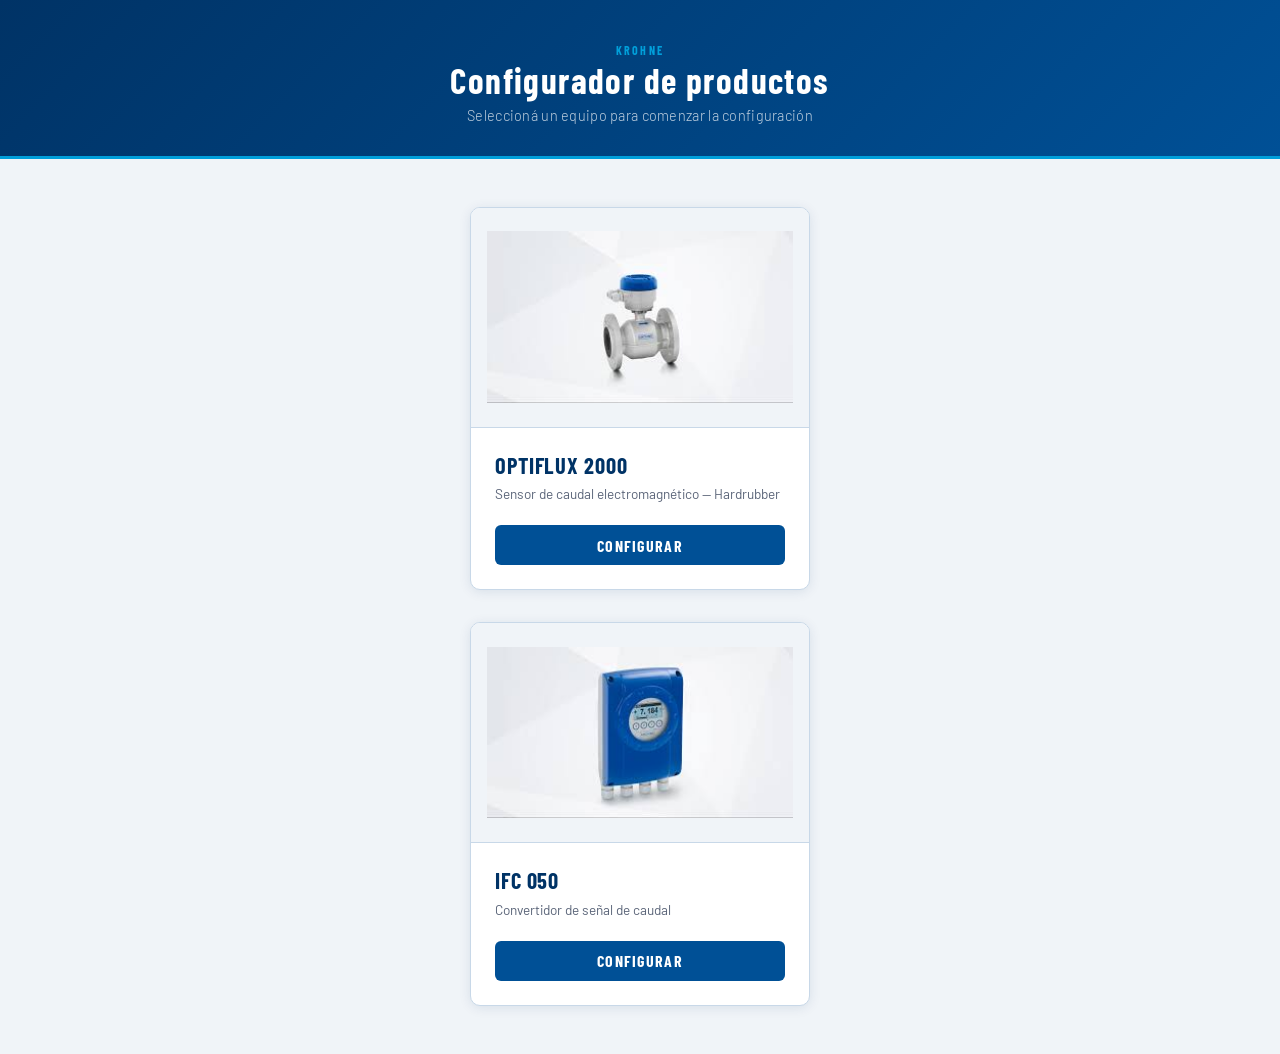
==== index.html @ e2239e2e "Primer commit: subiendo mi proyecto" ====
<!DOCTYPE html>
<html lang="es">
<head>
  <meta charset="UTF-8" />
  <meta name="viewport" content="width=device-width, initial-scale=1.0"/>
  <title>KROHNE — Configurador de productos</title>
  <link rel="preconnect" href="https://fonts.googleapis.com">
  <link href="https://fonts.googleapis.com/css2?family=Barlow:wght@300;400;500;600;700&family=Barlow+Condensed:wght@400;600;700&display=swap" rel="stylesheet">
  <link rel="stylesheet" href="style.css" />
</head>
<body>

  <header>
    <div class="header-inner">
      <div class="brand">
        <span class="brand-tag">KROHNE</span>
        <h1>Configurador de productos</h1>
        <p class="subtitle">Seleccioná un equipo para comenzar la configuración</p>
      </div>
    </div>
  </header>

  <main class="home-main">
    <div class="product-grid">

      <!-- Optiflux 2000 -->
      <div class="product-card">
        <div class="product-image-wrap">
          <img src="data/Optiflux 2000.jpg" alt="Optiflux 2000" class="product-image"
               onerror="this.style.display='none'; this.nextElementSibling.style.display='flex'">
          <div class="product-image-placeholder" style="display:none">
            <span>OPTIFLUX 2000</span>
          </div>
        </div>
        <div class="product-info">
          <div class="product-name">OPTIFLUX 2000</div>
          <div class="product-desc">Sensor de caudal electromagnético — Hardrubber</div>
          <a href="optiflux.html" class="configure-btn">Configurar</a>
        </div>
      </div>

      <!-- IFC 050 -->
      <div class="product-card">
        <div class="product-image-wrap">
          <img src="data/IFC 050.jpg" alt="IFC 050" class="product-image"
               onerror="this.style.display='none'; this.nextElementSibling.style.display='flex'">
          <div class="product-image-placeholder" style="display:none">
            <span>IFC 050</span>
          </div>
        </div>
        <div class="product-info">
          <div class="product-name">IFC 050</div>
          <div class="product-desc">Convertidor de señal de caudal</div>
          <a href="ifc050.html" class="configure-btn">Configurar</a>
        </div>
      </div>

    </div>
  </main>

</body>
</html>
---- style.css ----
/* ── Reset & Base ────────────────────────────────────────── */
*, *::before, *::after { box-sizing: border-box; margin: 0; padding: 0; }

:root {
  --blue-dark:   #003366;
  --blue-mid:    #005096;
  --blue-light:  #009FDA;
  --blue-pale:   #e5f4fb;
  --accent:      #009FDA;
  --text:        #1a1a2e;
  --text-muted:  #5a6478;
  --border:      #c8d8e8;
  --bg:          #f0f4f8;
  --white:       #ffffff;
  --red:         #c0392b;
  --green:       #1a7f3c;
  --radius:      6px;
  --shadow:      0 2px 12px rgba(0,51,102,0.10);
}

body {
  font-family: 'Barlow', sans-serif;
  background: var(--bg);
  color: var(--text);
  min-height: 100vh;
  font-size: 15px;
}

/* ── Header ─────────────────────────────────────────────── */
header {
  background: linear-gradient(135deg, var(--blue-dark) 0%, var(--blue-mid) 100%);
  color: var(--white);
  padding: 2.5rem 2rem 2rem;
  text-align: center;
  border-bottom: 3px solid var(--accent);
}
.brand-tag {
  display: inline-block;
  font-family: 'Barlow Condensed', sans-serif;
  font-size: 0.75rem;
  font-weight: 700;
  letter-spacing: 0.18em;
  text-transform: uppercase;
  color: var(--accent);
  margin-bottom: 0.4rem;
}
header h1 {
  font-family: 'Barlow Condensed', sans-serif;
  font-size: 2.2rem;
  font-weight: 700;
  letter-spacing: 0.04em;
  line-height: 1;
}
header .subtitle {
  margin-top: 0.5rem;
  font-size: 0.9rem;
  font-weight: 300;
  opacity: 0.75;
  letter-spacing: 0.02em;
}

/* ── Layout ──────────────────────────────────────────────── */
.layout {
  display: flex;
  align-items: flex-start;
  gap: 1.5rem;
  max-width: 1400px;
  margin: 1.5rem auto;
  padding: 0 1.5rem 3rem;
}
.main-col {
  flex: 1 1 0;
  min-width: 0;
}
.summary-col {
  width: 300px;
  flex-shrink: 0;
  position: sticky;
  top: 1.5rem;
}

/* ── Section blocks ──────────────────────────────────────── */
.section-block {
  background: transparent;
  border: none;
  border-radius: 0;
  box-shadow: none;
  margin-bottom: 0;
  overflow: visible;
}
.section-title {
  display: none;
}

/* ── Select row ──────────────────────────────────────────── */
.select-row {
  display: flex;
  align-items: center;
  gap: 1rem;
  padding: 0.75rem 1rem;
  background: #f4f6f9;
  border: 1px solid var(--border);
  border-radius: var(--radius);
  box-shadow: var(--shadow);
  margin-bottom: 0.6rem;
}
.select-row label {
  flex: 0 0 220px;
  font-size: 0.88rem;
  font-weight: 700;
  color: #003366;
}
.select-row select {
  flex: 1;
  padding: 0.45rem 0.75rem;
  border: 1px solid var(--border);
  border-radius: var(--radius);
  font-family: 'Barlow', sans-serif;
  font-size: 0.88rem;
  background: var(--white);
  color: var(--text);
  cursor: pointer;
  appearance: none;
  background-image: url("data:image/svg+xml,%3Csvg xmlns='http://www.w3.org/2000/svg' width='12' height='8' viewBox='0 0 12 8'%3E%3Cpath d='M1 1l5 5 5-5' stroke='%23004a8f' stroke-width='1.8' fill='none' stroke-linecap='round'/%3E%3C/svg%3E");
  background-repeat: no-repeat;
  background-position: right 0.75rem center;
  padding-right: 2.2rem;
  transition: border-color 0.15s;
}
.select-row select:focus {
  outline: none;
  border-color: var(--blue-light);
  box-shadow: 0 0 0 3px rgba(0,102,204,0.12);
}
.select-row select:hover { border-color: var(--blue-light); }

/* ── Custom dropdown options styling ─────────────────────── */
/* 
  Native <select> doesn't support multi-column options.
  We render a custom panel on top of a hidden select.
*/
.custom-select-wrapper {
  flex: 1;
  width: 100%;
  position: relative;
}
.custom-select-trigger {
  width: 100%;
  padding: 0.45rem 2.2rem 0.45rem 0.75rem;
  border: 1px solid var(--border);
  border-radius: var(--radius);
  font-family: 'Barlow', sans-serif;
  font-size: 0.88rem;
  background: var(--white);
  color: var(--text);
  box-shadow: 0 1px 3px rgba(0,0,0,0.06);
  cursor: pointer;
  display: flex;
  align-items: center;
  justify-content: space-between;
  gap: 0.5rem;
  transition: border-color 0.15s;
  user-select: none;
  min-height: 36px;
}
.custom-select-trigger:hover,
.custom-select-trigger.open { border-color: var(--blue-light); }
.custom-select-trigger.open {
  box-shadow: 0 0 0 3px rgba(0,102,204,0.12);
  border-bottom-left-radius: 0;
  border-bottom-right-radius: 0;
}
.trigger-text { flex: 1; display: flex; align-items: center; overflow: hidden; min-width: 0; }
.trigger-text.placeholder { color: var(--text-muted); }
.trigger-code {
  font-family: 'Barlow Condensed', sans-serif;
  font-weight: 700;
  color: var(--blue-mid);
  font-size: 0.95rem;
  margin-right: 0.15rem;
  flex-shrink: 0;
}
.trigger-sep {
  color: var(--text-muted);
  margin: 0 0.35rem;
  flex-shrink: 0;
}
.trigger-desc {
  color: var(--text);
  flex: 1;
  white-space: nowrap;
  overflow: hidden;
  text-overflow: ellipsis;
}
.trigger-price {
  margin-left: 0.75rem;
  font-weight: 600;
  color: var(--green);
  white-space: nowrap;
  font-size: 0.83rem;
  flex-shrink: 0;
}
.trigger-price.muted { color: var(--text-muted); font-weight: 400; font-style: italic; }
.trigger-price.negative { color: var(--red); }
.trigger-arrow {
  flex-shrink: 0;
  width: 12px; height: 8px;
  background-image: url("data:image/svg+xml,%3Csvg xmlns='http://www.w3.org/2000/svg' width='12' height='8' viewBox='0 0 12 8'%3E%3Cpath d='M1 1l5 5 5-5' stroke='%23004a8f' stroke-width='1.8' fill='none' stroke-linecap='round'/%3E%3C/svg%3E");
  background-repeat: no-repeat;
  background-position: center;
  transition: transform 0.2s;
}
.custom-select-trigger.open .trigger-arrow { transform: rotate(180deg); }

.custom-dropdown {
  display: none;
  position: absolute;
  top: 100%;
  left: 0;
  min-width: 100%;
  width: max-content;
  max-width: 90vw;
  background: var(--white);
  border: 1px solid var(--blue-light);
  border-top: none;
  border-radius: 0 0 var(--radius) var(--radius);
  box-shadow: 0 8px 24px rgba(0,42,85,0.15);
  z-index: 1000;
  max-height: 400px;
  overflow-y: auto;
}
.custom-dropdown.open { display: block; }

/* Table inside dropdown */
.dropdown-table {
  width: 100%;
  border-collapse: collapse;
  font-size: 0.83rem;
}
.dropdown-table thead th {
  background: var(--blue-pale);
  padding: 0.4rem 0.75rem;
  text-align: left;
  font-family: 'Barlow Condensed', sans-serif;
  font-size: 0.75rem;
  font-weight: 600;
  letter-spacing: 0.08em;
  text-transform: uppercase;
  color: var(--blue-dark);
  border-bottom: 1px solid var(--border);
  position: sticky;
  top: 0;
  z-index: 1;
}
.dropdown-table tbody tr {
  cursor: pointer;
  transition: background 0.1s;
}
.dropdown-table tbody tr:hover { background: var(--blue-pale); }
.dropdown-table tbody tr.selected { background: #ddeeff; }
.dropdown-table td {
  padding: 0.45rem 0.75rem;
  border-bottom: 1px solid #f0f4f9;
  vertical-align: middle;
}
.dropdown-table tbody tr:last-child td { border-bottom: none; }
.col-code {
  width: 60px;
  font-family: 'Barlow Condensed', sans-serif;
  font-weight: 700;
  font-size: 0.9rem;
  color: var(--blue-mid);
  white-space: nowrap;
}
.col-desc { color: var(--text); }
.col-price {
  width: 110px;
  text-align: right;
  white-space: nowrap;
  font-weight: 600;
  color: var(--green);
}
.col-price.muted { color: var(--text-muted); font-weight: 400; font-style: italic; font-size: 0.78rem; }
.col-price.negative { color: var(--red); }

/* ── Summary panel ───────────────────────────────────────── */
.summary-card {
  background: var(--white);
  border: 1px solid var(--border);
  border-radius: var(--radius);
  box-shadow: var(--shadow);
  overflow: visible;
}
.summary-header {
  background: var(--blue-dark);
  padding: 0.75rem 1rem;
  border-radius: var(--radius) var(--radius) 0 0;
}
.summary-label {
  font-family: 'Barlow Condensed', sans-serif;
  font-size: 1.1rem;
  font-weight: 700;
  letter-spacing: 0.15em;
  text-transform: uppercase;
  color: var(--accent);
}
.summary-code-block {
  padding: 1rem;
  background: #f7f9fc;
}
.summary-field-label {
  font-size: 0.72rem;
  font-weight: 600;
  letter-spacing: 0.1em;
  text-transform: uppercase;
  color: var(--text-muted);
  margin-bottom: 0.4rem;
}
.equipment-code {
  font-family: 'Barlow Condensed', sans-serif;
  font-size: 1.35rem;
  font-weight: 700;
  color: var(--blue-dark);
  letter-spacing: 0.08em;
  word-break: break-all;
  min-height: 2rem;
}
.summary-divider {
  height: 1px;
  background: var(--border);
}
.selections-list {
  padding: 0.75rem 1rem;
  display: flex;
  flex-direction: column;
  gap: 0.35rem;
}
.no-selections {
  font-size: 0.82rem;
  color: var(--text-muted);
  font-style: italic;
  text-align: center;
  padding: 0.5rem 0;
}
.selection-item {
  display: grid;
  grid-template-columns: 1fr 36px 90px;
  align-items: baseline;
  gap: 0.3rem 0.5rem;
  font-size: 0.8rem;
  line-height: 1.4;
}
.sel-section {
  color: var(--text-muted);
  font-size: 0.75rem;
  font-weight: 500;
  white-space: nowrap;
  overflow: hidden;
  text-overflow: ellipsis;
}
.sel-code {
  font-family: 'Barlow Condensed', sans-serif;
  font-weight: 700;
  color: var(--blue-mid);
  font-size: 0.9rem;
  white-space: nowrap;
  text-align: center;
}
.sel-price {
  font-weight: 600;
  color: var(--green);
  white-space: nowrap;
  font-size: 0.8rem;
  text-align: right;
}
.sel-price.muted { color: var(--text-muted); font-weight: 400; font-style: italic; }
.sel-price.negative { color: var(--red); }

.summary-total-row {
  padding: 0.9rem 1rem;
  display: flex;
  flex-direction: column;
  gap: 0.25rem;
  background: var(--blue-pale);
}
.total-label {
  font-family: 'Barlow Condensed', sans-serif;
  font-size: 0.72rem;
  font-weight: 700;
  letter-spacing: 0.12em;
  text-transform: uppercase;
  color: var(--blue-dark);
}
.total-price {
  font-family: 'Barlow Condensed', sans-serif;
  font-size: 1.6rem;
  font-weight: 700;
  color: var(--blue-dark);
  line-height: 1;
}
.total-price.sale {
  color: #e8450a;
}
.on-request-note {
  padding: 0.5rem 1rem;
  font-size: 0.75rem;
  color: var(--text-muted);
  font-style: italic;
  background: var(--white);
}

/* ── Utilities ───────────────────────────────────────────── */
.hidden { display: none !important; }

/* ── Responsive: mobile ──────────────────────────────────── */
@media (max-width: 860px) {
  .layout {
    flex-direction: column-reverse;
    padding: 0 0.75rem 2rem;
  }
  .summary-col {
    width: 100%;
    position: static;
  }
  .select-row {
    flex-direction: column;
    align-items: stretch;
    gap: 0.4rem;
  }
  .select-row label {
    flex: none;
    font-size: 0.85rem;
  }
  .custom-select-wrapper { width: 100%; }
  header { padding: 1.5rem 1rem 1.2rem; }
  header h1 { font-size: 1.6rem; }
}

/* ── Download button ─────────────────────────────────────── */
.download-btn {
  display: block;
  width: calc(100% - 2rem);
  margin: 0.75rem 1rem 1rem;
  padding: 0.75rem 1rem;
  background: #e8450a;
  color: #ffffff;
  font-family: 'Barlow Condensed', sans-serif;
  font-size: 1rem;
  font-weight: 700;
  letter-spacing: 0.06em;
  text-transform: uppercase;
  border: none;
  border-radius: var(--radius);
  cursor: pointer;
  transition: background 0.15s, transform 0.1s;
}
.download-btn:hover { background: #c73a08; }
.download-btn:active { transform: scale(0.98); }

/* ── Section header between configurators ────────────────── */
.config-section-header {
  font-family: 'Barlow Condensed', sans-serif;
  font-size: 1rem;
  font-weight: 700;
  letter-spacing: 0.1em;
  text-transform: uppercase;
  color: var(--blue-dark);
  padding: 1rem 0 0.4rem;
  border-bottom: 2px solid var(--blue-light);
  margin-bottom: 0.75rem;
}
/* Rate badge */
.rate-badge {
  font-size: 0.72rem;
  color: var(--text-muted);
  text-align: right;
  padding: 0.3rem 1rem 0;
  font-style: italic;
}

/* ── Home page ───────────────────────────────────────────── */
.home-main {
  display: flex;
  justify-content: center;
  align-items: flex-start;
  min-height: calc(100vh - 160px);
  padding: 3rem 1.5rem;
}
.product-grid {
  display: grid;
  grid-template-columns: repeat(auto-fit, minmax(280px, 340px));
  gap: 2rem;
  justify-content: center;
}
.product-card {
  background: var(--white);
  border: 1px solid var(--border);
  border-radius: 10px;
  box-shadow: var(--shadow);
  overflow: hidden;
  display: flex;
  flex-direction: column;
  transition: box-shadow 0.2s, transform 0.2s;
}
.product-card:hover {
  box-shadow: 0 8px 32px rgba(0,51,102,0.18);
  transform: translateY(-3px);
}
.product-image-wrap {
  width: 100%;
  height: 220px;
  background: #f0f4f8;
  display: flex;
  align-items: center;
  justify-content: center;
  overflow: hidden;
  border-bottom: 1px solid var(--border);
}
.product-image {
  width: 100%;
  height: 100%;
  object-fit: contain;
  padding: 1rem;
}
.product-image-placeholder {
  width: 100%;
  height: 100%;
  display: flex;
  align-items: center;
  justify-content: center;
  font-family: 'Barlow Condensed', sans-serif;
  font-size: 1.4rem;
  font-weight: 700;
  color: var(--blue-mid);
  letter-spacing: 0.06em;
  background: var(--blue-pale);
}
.product-info {
  padding: 1.5rem;
  display: flex;
  flex-direction: column;
  gap: 0.4rem;
  flex: 1;
}
.product-name {
  font-family: 'Barlow Condensed', sans-serif;
  font-size: 1.4rem;
  font-weight: 700;
  color: var(--blue-dark);
  letter-spacing: 0.04em;
}
.product-desc {
  font-size: 0.85rem;
  color: var(--text-muted);
  line-height: 1.4;
  flex: 1;
}
.configure-btn {
  display: inline-block;
  margin-top: 1rem;
  padding: 0.65rem 1.5rem;
  background: var(--blue-mid);
  color: var(--white);
  font-family: 'Barlow Condensed', sans-serif;
  font-size: 1rem;
  font-weight: 700;
  letter-spacing: 0.08em;
  text-transform: uppercase;
  text-decoration: none;
  border-radius: var(--radius);
  text-align: center;
  transition: background 0.15s;
}
.configure-btn:hover { background: var(--blue-dark); }

@media (max-width: 600px) {
  .product-grid { grid-template-columns: 1fr; }
}

/* ── Back button in header ───────────────────────────────── */
.header-inner {
  position: relative;
}
.back-btn {
  position: absolute;
  left: 0;
  top: 50%;
  transform: translateY(-50%);
  color: rgba(255,255,255,0.75);
  font-family: 'Barlow', sans-serif;
  font-size: 0.88rem;
  font-weight: 500;
  text-decoration: none;
  padding: 0.35rem 0.75rem;
  border: 1px solid rgba(255,255,255,0.3);
  border-radius: var(--radius);
  transition: background 0.15s, color 0.15s;
}
.back-btn:hover {
  background: rgba(255,255,255,0.15);
  color: var(--white);
}
@media (max-width: 600px) {
  .back-btn { position: static; transform: none; display: inline-block; margin-bottom: 0.75rem; }
}
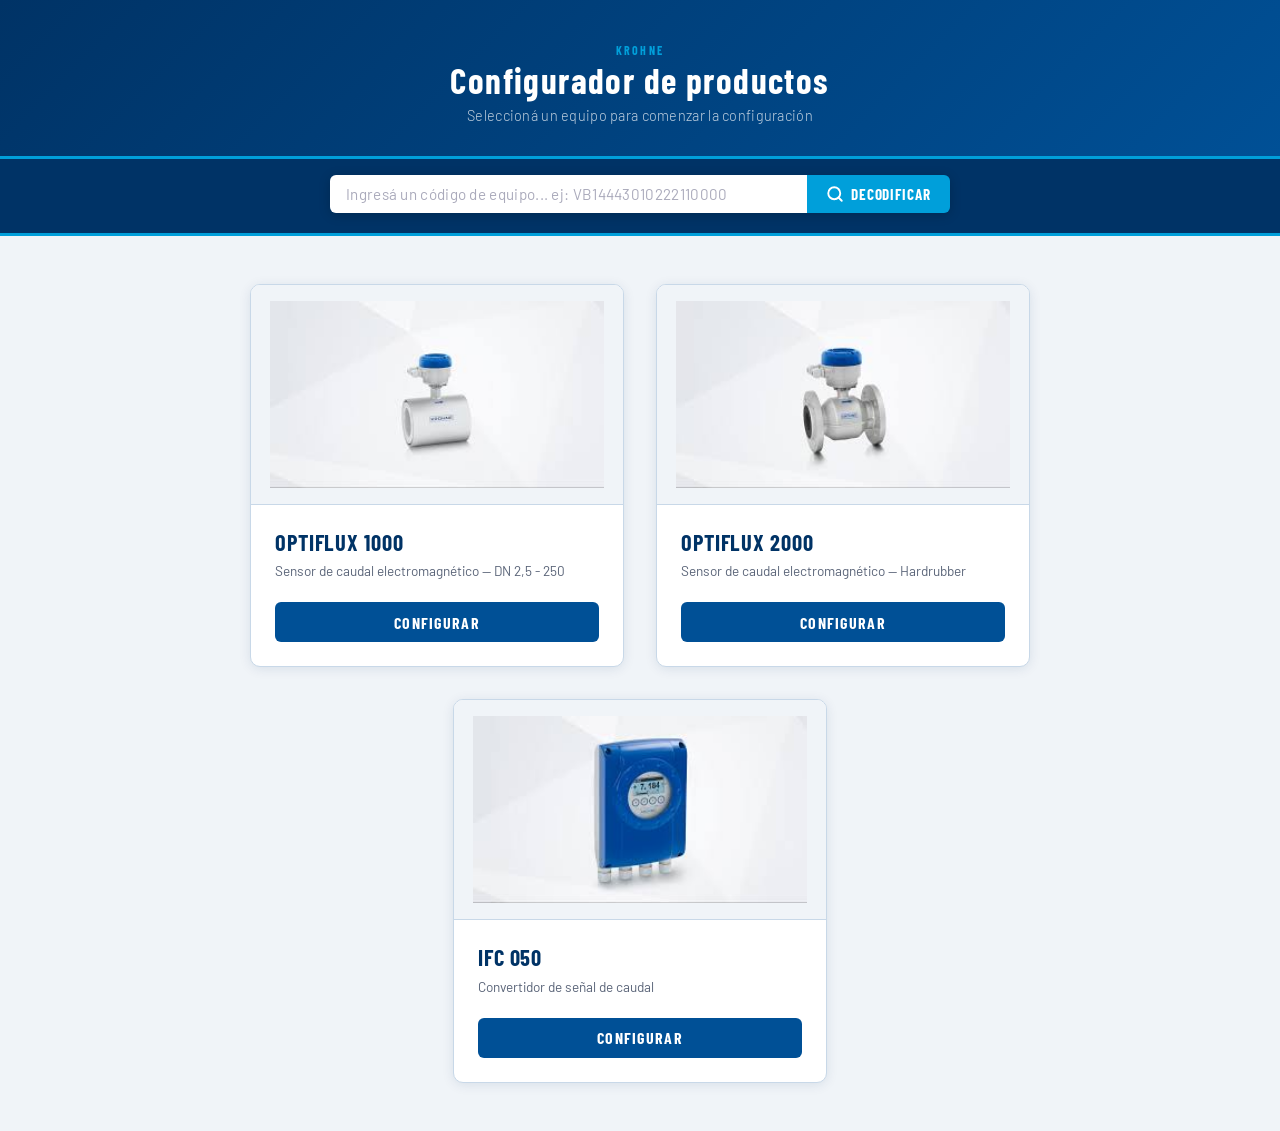
==== commit fa8edaed: "Se agrega Optiflux 1000, buscador y los campos "Costo Extra" y "Descuento"" ====
--- a/index.html
+++ b/index.html
@@ -20,8 +20,39 @@
     </div>
   </header>
 
+
+  <div class="search-bar-wrap">
+    <div class="search-bar">
+      <input type="text" id="code-search" class="search-input" 
+             placeholder="Ingresá un código de equipo... ej: VB14443010222110000"
+             maxlength="30">
+      <button class="search-btn" onclick="decodeEquipmentCode()">
+        <svg width="18" height="18" viewBox="0 0 24 24" fill="none" stroke="currentColor" stroke-width="2.5" stroke-linecap="round" stroke-linejoin="round"><circle cx="11" cy="11" r="8"/><line x1="21" y1="21" x2="16.65" y2="16.65"/></svg>
+        Decodificar
+      </button>
+    </div>
+    <p id="search-error" class="search-error hidden">Código no reconocido. Verificá el prefijo del equipo.</p>
+  </div>
   <main class="home-main">
     <div class="product-grid">
+      <!-- Fila 1: sensores -->
+      <div class="product-row">
+
+      <!-- Optiflux 1000 -->
+      <div class="product-card">
+        <div class="product-image-wrap">
+          <img src="data/Optiflux 1000.jpg" alt="Optiflux 1000" class="product-image"
+               onerror="this.style.display='none'; this.nextElementSibling.style.display='flex'">
+          <div class="product-image-placeholder" style="display:none">
+            <span>OPTIFLUX 1000</span>
+          </div>
+        </div>
+        <div class="product-info">
+          <div class="product-name">OPTIFLUX 1000</div>
+          <div class="product-desc">Sensor de caudal electromagnético — DN 2,5 - 250</div>
+          <a href="optiflux1000.html" class="configure-btn">Configurar</a>
+        </div>
+      </div>
 
       <!-- Optiflux 2000 -->
       <div class="product-card">
@@ -35,10 +66,13 @@
         <div class="product-info">
           <div class="product-name">OPTIFLUX 2000</div>
           <div class="product-desc">Sensor de caudal electromagnético — Hardrubber</div>
-          <a href="optiflux.html" class="configure-btn">Configurar</a>
+          <a href="optiflux2000.html" class="configure-btn">Configurar</a>
         </div>
       </div>
 
+      </div><!-- end product-row -->
+      <!-- Fila 2: electrónica -->
+      <div class="product-row product-row--center">
       <!-- IFC 050 -->
       <div class="product-card">
         <div class="product-image-wrap">
@@ -58,5 +92,31 @@
     </div>
   </main>
 
+
+  <script>
+    const PRODUCT_MAP = {
+      'VB144': { url: 'optiflux2000.html', json: 'data/optiflux_2000_hardrubber_full.json' },
+      'VB154': { url: 'optiflux2000.html', json: 'data/optiflux_2000_hardrubber_full.json' },
+      'VB164': { url: 'optiflux2000.html', json: 'data/optiflux_2000_hardrubber_full.json' },
+      'VB174': { url: 'optiflux1000.html', json: 'data/optiflux_1000.json' },
+      'VN344': { url: 'ifc050.html', json: 'data/ifc_050.json' },
+    };
+
+    document.getElementById('code-search').addEventListener('keydown', function(e) {
+      if (e.key === 'Enter') decodeEquipmentCode();
+    });
+
+    function decodeEquipmentCode() {
+      const raw = document.getElementById('code-search').value.trim().toUpperCase();
+      const errEl = document.getElementById('search-error');
+      if (raw.length < 5) { errEl.classList.remove('hidden'); return; }
+      const prefix = raw.slice(0, 5);
+      const product = PRODUCT_MAP[prefix];
+      if (!product) { errEl.classList.remove('hidden'); return; }
+      errEl.classList.add('hidden');
+      // Navigate passing the full code as URL param
+      window.location.href = `${product.url}?decode=${encodeURIComponent(raw)}`;
+    }
+  </script>
 </body>
 </html>
--- a/style.css
+++ b/style.css
@@ -487,10 +487,23 @@
   padding: 3rem 1.5rem;
 }
 .product-grid {
+  display: flex;
+  flex-direction: column;
+  gap: 2rem;
+  width: 100%;
+  max-width: 780px;
+}
+.product-row {
   display: grid;
-  grid-template-columns: repeat(auto-fit, minmax(280px, 340px));
+  grid-template-columns: 1fr 1fr;
   gap: 2rem;
+}
+.product-row--center {
+  display: flex;
   justify-content: center;
+}
+.product-row--center .product-card {
+  width: calc(50% - 1rem);
 }
 .product-card {
   background: var(--white);
@@ -574,7 +587,8 @@
 .configure-btn:hover { background: var(--blue-dark); }
 
 @media (max-width: 600px) {
-  .product-grid { grid-template-columns: 1fr; }
+  .product-row { grid-template-columns: 1fr; }
+  .product-row--center .product-card { width: 100%; }
 }
 
 /* ── Back button in header ───────────────────────────────── */
@@ -602,4 +616,118 @@
 }
 @media (max-width: 600px) {
   .back-btn { position: static; transform: none; display: inline-block; margin-bottom: 0.75rem; }
+}
+
+/* ── Summary input fields ────────────────────────────────── */
+.summary-input-row {
+  display: flex;
+  align-items: center;
+  justify-content: space-between;
+  padding: 0.65rem 1rem;
+  background: var(--white);
+  gap: 0.5rem;
+}
+.input-label {
+  font-family: 'Barlow Condensed', sans-serif;
+  font-size: 0.75rem;
+  font-weight: 700;
+  letter-spacing: 0.1em;
+  text-transform: uppercase;
+  color: var(--blue-dark);
+  white-space: nowrap;
+}
+.input-wrap {
+  display: flex;
+  align-items: center;
+  border: 1px solid var(--border);
+  border-radius: var(--radius);
+  overflow: hidden;
+  background: #f7f9fc;
+}
+.input-prefix, .input-suffix {
+  padding: 0.35rem 0.5rem;
+  font-size: 0.8rem;
+  font-weight: 600;
+  color: var(--text-muted);
+  background: var(--blue-pale);
+  white-space: nowrap;
+  border-right: 1px solid var(--border);
+}
+.input-suffix {
+  border-right: none;
+  border-left: 1px solid var(--border);
+}
+.summary-input {
+  width: 90px;
+  padding: 0.35rem 0.5rem;
+  border: none;
+  background: transparent;
+  font-family: 'Barlow', sans-serif;
+  font-size: 0.9rem;
+  font-weight: 600;
+  color: var(--text);
+  text-align: right;
+  outline: none;
+}
+.summary-input::-webkit-inner-spin-button,
+.summary-input::-webkit-outer-spin-button { opacity: 1; }
+
+/* ── Search / decode bar ─────────────────────────────────── */
+.search-bar-wrap {
+  background: var(--blue-dark);
+  padding: 1rem 2rem 1.2rem;
+  display: flex;
+  flex-direction: column;
+  align-items: center;
+  gap: 0.5rem;
+  border-bottom: 3px solid var(--accent);
+}
+.search-bar {
+  display: flex;
+  align-items: center;
+  gap: 0;
+  width: 100%;
+  max-width: 620px;
+  box-shadow: 0 2px 12px rgba(0,0,0,0.2);
+  border-radius: var(--radius);
+  overflow: hidden;
+}
+.search-input {
+  flex: 1;
+  padding: 0.65rem 1rem;
+  border: none;
+  font-family: 'Barlow', sans-serif;
+  font-size: 0.95rem;
+  color: var(--text);
+  background: var(--white);
+  outline: none;
+  letter-spacing: 0.02em;
+}
+.search-input::placeholder { color: #aab; }
+.search-btn {
+  display: flex;
+  align-items: center;
+  gap: 0.4rem;
+  padding: 0.65rem 1.2rem;
+  background: var(--accent);
+  color: var(--white);
+  font-family: 'Barlow Condensed', sans-serif;
+  font-size: 0.95rem;
+  font-weight: 700;
+  letter-spacing: 0.06em;
+  text-transform: uppercase;
+  border: none;
+  cursor: pointer;
+  white-space: nowrap;
+  transition: background 0.15s;
+}
+.search-btn:hover { background: #0089be; }
+.search-error {
+  color: #ffb3b3;
+  font-size: 0.82rem;
+  font-style: italic;
+}
+@media (max-width: 600px) {
+  .search-bar-wrap { padding: 0.75rem 1rem 1rem; }
+  .search-btn span { display: none; }
 }
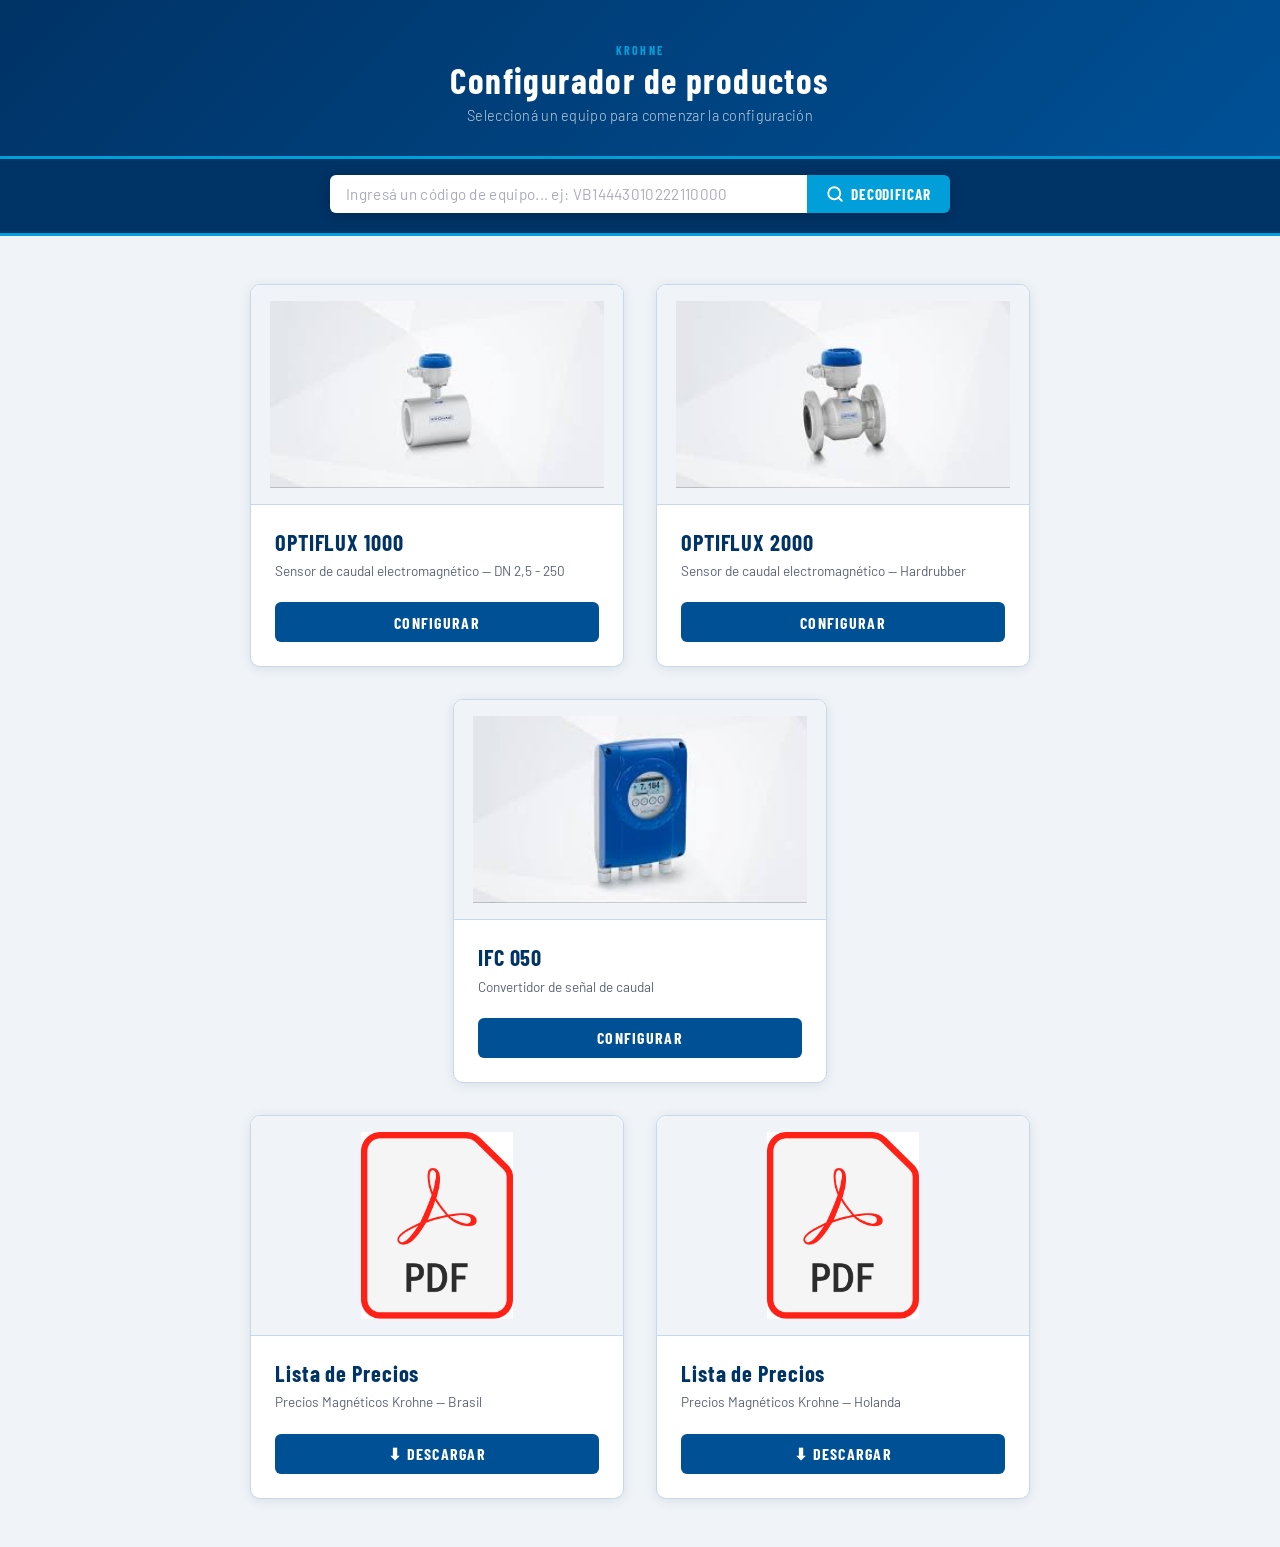
==== commit e016f581: "Se agregan los PDF actualizados para comparar los precios. Se unifica el archivo .js. Se sacan los a" ====
--- a/index.html
+++ b/index.html
@@ -89,6 +89,37 @@
         </div>
       </div>
 
+      </div><!-- end product-row -->
+      <!-- Fila 3: catálogos PDF -->
+      <div class="product-row">
+
+        <div class="product-card">
+          <div class="product-image-wrap">
+            <img src="data/pdf.png" alt="PDF" class="product-image"
+                 onerror="this.style.display='none'; this.nextElementSibling.style.display='flex'">
+            <div class="product-image-placeholder" style="display:none"><span>PDF</span></div>
+          </div>
+          <div class="product-info">
+            <div class="product-name">Lista de Precios</div>
+            <div class="product-desc">Precios Magnéticos Krohne — Brasil</div>
+            <a href="data/Precios Magnéticos Krohne - Brasil.pdf" download class="configure-btn">⬇ Descargar</a>
+          </div>
+        </div>
+
+        <div class="product-card">
+          <div class="product-image-wrap">
+            <img src="data/pdf.png" alt="PDF" class="product-image"
+                 onerror="this.style.display='none'; this.nextElementSibling.style.display='flex'">
+            <div class="product-image-placeholder" style="display:none"><span>PDF</span></div>
+          </div>
+          <div class="product-info">
+            <div class="product-name">Lista de Precios</div>
+            <div class="product-desc">Precios Magnéticos Krohne — Holanda</div>
+            <a href="data/Precios Magnéticos Krohne - Holanda.pdf" download class="configure-btn">⬇ Descargar</a>
+          </div>
+        </div>
+
+      </div><!-- end product-row -->
     </div>
   </main>
 
--- a/style.css
+++ b/style.css
@@ -730,4 +730,76 @@
 @media (max-width: 600px) {
   .search-bar-wrap { padding: 0.75rem 1rem 1rem; }
   .search-btn span { display: none; }
-}+}
+
+/* ── Multiplier fields ───────────────────────────────────── */
+.multiplier-row {
+  display: grid;
+  grid-template-columns: 1fr 1fr 1fr;
+  gap: 0.5rem;
+  padding: 0.75rem 1rem;
+  background: var(--white);
+}
+.multiplier-field {
+  display: flex;
+  flex-direction: column;
+  align-items: center;
+  gap: 0.25rem;
+}
+.multiplier-label {
+  font-family: 'Barlow Condensed', sans-serif;
+  font-size: 0.7rem;
+  font-weight: 700;
+  letter-spacing: 0.08em;
+  text-transform: uppercase;
+  color: var(--blue-dark);
+}
+.multiplier-input {
+  width: 100%;
+  padding: 0.35rem 0.4rem;
+  border: 1px solid var(--border);
+  border-radius: var(--radius);
+  font-family: 'Barlow', sans-serif;
+  font-size: 0.88rem;
+  font-weight: 600;
+  color: var(--text);
+  text-align: center;
+  background: #f7f9fc;
+  outline: none;
+}
+.multiplier-input:focus { border-color: var(--blue-light); }
+
+/* ── Language toggle ─────────────────────────────────────── */
+.lang-toggle {
+  position: absolute;
+  right: 1rem;
+  top: 50%;
+  transform: translateY(-50%);
+  display: flex;
+  gap: 0.4rem;
+  align-items: center;
+}
+.lang-btn {
+  background: none;
+  border: 2px solid transparent;
+  border-radius: 4px;
+  padding: 2px;
+  cursor: pointer;
+  opacity: 0.5;
+  transition: opacity 0.15s, border-color 0.15s;
+  width: 36px;
+  height: 26px;
+  overflow: hidden;
+}
+.lang-btn img {
+  width: 100%;
+  height: 100%;
+  object-fit: cover;
+  border-radius: 2px;
+  display: block;
+}
+.lang-btn.active {
+  opacity: 1;
+  border-color: var(--accent);
+}
+.lang-btn:hover { opacity: 1; }
